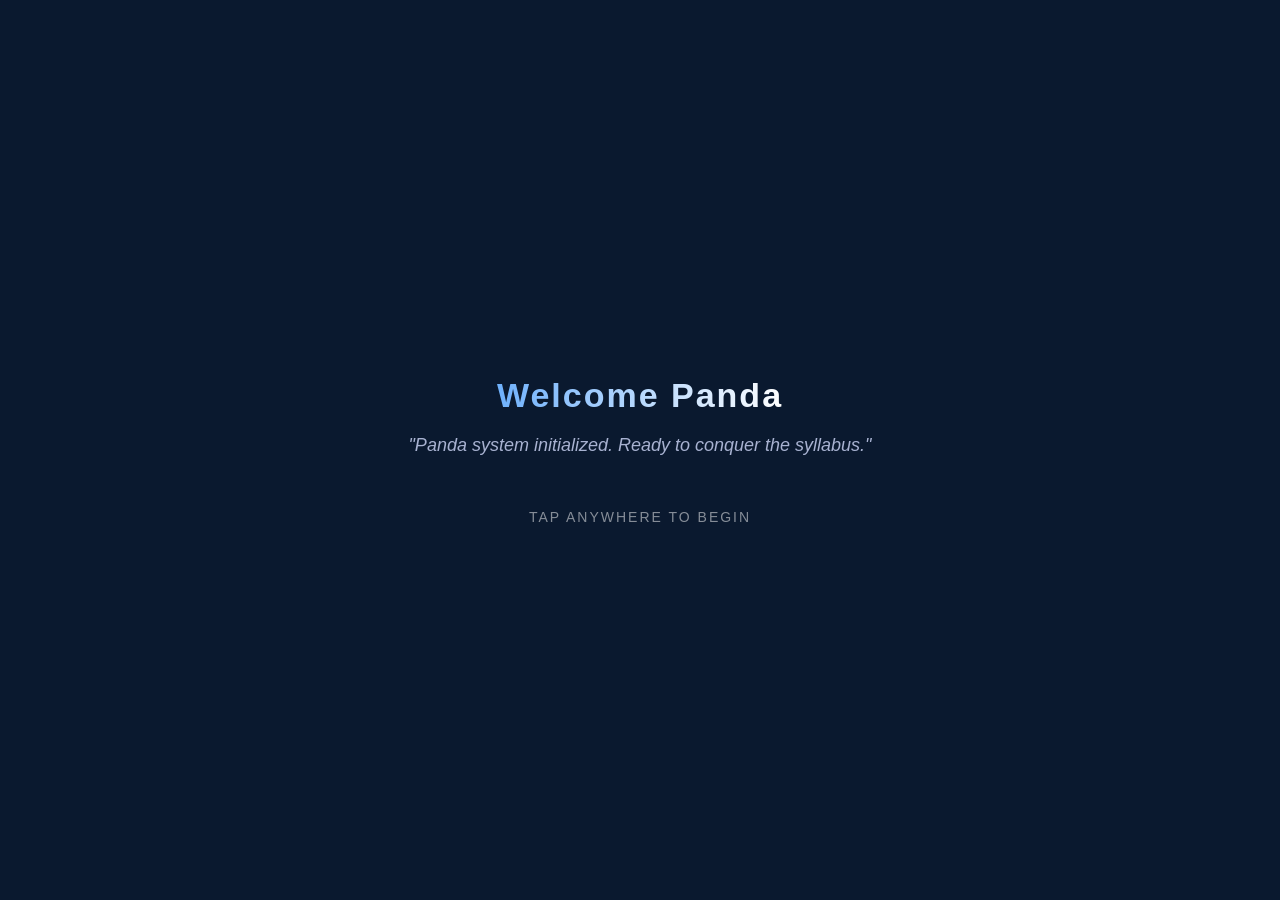
==== index.html @ 70185eea "Add files via upload" ====
<!DOCTYPE html>
<html lang="en">
<head>
    <meta charset="UTF-8">
    <meta name="viewport" content="width=device-width, initial-scale=1.0">
    <title>Our Vault</title>
    <link rel="stylesheet" href="style.css">
</head>
<body>

    <div id="welcome-screen" onclick="startApp()">
        <div class="welcome-title">Welcome Panda</div>
        <div id="quote-display" class="quote-text"></div>
        <div class="tap-to-start">Tap anywhere to begin</div>
    </div>

    <div id="lock-screen">
        <svg class="code-structure item-1-dna" viewBox="0 0 100 250"><path d="M 20 20 Q 80 75 20 125 T 20 230" /><path d="M 80 20 Q 20 75 80 125 T 80 230" /><line x1="26" y1="40" x2="74" y2="40" /><line x1="40" y1="60" x2="60" y2="60" /><line x1="50" y1="75" x2="50" y2="75" stroke-width="6"/><line x1="40" y1="90" x2="60" y2="90" /><line x1="26" y1="110" x2="74" y2="110" /><line x1="20" y1="125" x2="80" y2="125" /></svg>
        <svg class="code-structure item-2-steth" viewBox="0 0 100 120"><path d="M 20 20 C 20 60, 80 60, 80 20" /><circle cx="20" cy="20" r="5" fill="#ffffff" stroke="none" /><circle cx="80" cy="20" r="5" fill="#ffffff" stroke="none" /><path d="M 50 48 L 50 90" /><circle cx="50" cy="100" r="10" /></svg>
        <svg class="code-structure item-3-flask" viewBox="0 0 100 100"><path d="M 40 15 L 40 40 L 15 80 Q 10 90 25 90 L 75 90 Q 90 90 85 80 L 60 40 L 60 15 Z" /><line x1="32" y1="15" x2="68" y2="15" stroke-width="5" /><line x1="24" y1="65" x2="76" y2="65" stroke-dasharray="5 5" /></svg>
        <svg class="code-structure item-4-ecg" viewBox="0 0 100 50"><path d="M 0 25 L 20 25 L 30 10 L 45 45 L 60 5 L 70 25 L 100 25" stroke-linejoin="miter" /></svg>
        <svg class="code-structure item-5-benzene" viewBox="0 0 100 100"><polygon points="50,10 90,30 90,70 50,90 10,70 10,30" /><circle cx="50" cy="50" r="25" /></svg>
        <svg class="code-structure item-6-virus" viewBox="0 0 100 100"><circle cx="50" cy="50" r="30" stroke-dasharray="4 4" /><circle cx="50" cy="50" r="15" /><line x1="50" y1="10" x2="50" y2="20" /><line x1="50" y1="80" x2="50" y2="90" /><line x1="10" y1="50" x2="20" y2="50" /><line x1="80" y1="50" x2="90" y2="50" /></svg>
        <svg class="code-structure item-7-cross" viewBox="0 0 100 100"><path d="M 35 10 L 65 10 L 65 35 L 90 35 L 90 65 L 65 65 L 65 90 L 35 90 L 35 65 L 10 65 L 10 35 L 35 35 Z" /></svg>
        <svg class="code-structure item-8-pill" viewBox="0 0 100 100"><rect x="20" y="40" width="60" height="20" rx="10" /><line x1="50" y1="40" x2="50" y2="60" /></svg>
        <div class="math-structure item-9-brackets">&lt; / &gt;</div>
        <div class="math-structure item-10-curly">{ ... }</div>
        <div class="math-structure item-11-log">log<sub>2</sub>(xy)</div>
        <div class="math-structure item-12-integral">&int; e<sup>x</sup> dx</div>
        <div class="math-structure item-13-binary">01001</div>
        <svg class="code-structure item-14-network" viewBox="0 0 100 100"><circle cx="20" cy="20" r="5" /><circle cx="80" cy="30" r="5" /><circle cx="50" cy="80" r="5" /><line x1="20" y1="20" x2="80" y2="30" /><line x1="80" y1="30" x2="50" y2="80" /><line x1="50" y1="80" x2="20" y2="20" /></svg>
        <div class="math-structure item-15-infinity">&infin;</div>
        <svg class="code-structure item-16-chip" viewBox="0 0 100 100"><rect x="25" y="25" width="50" height="50" rx="5" /><rect x="35" y="35" width="30" height="30" /><line x1="15" y1="35" x2="25" y2="35" /><line x1="15" y1="65" x2="25" y2="65" /><line x1="75" y1="35" x2="85" y2="35" /><line x1="75" y1="65" x2="85" y2="65" /></svg>

        <div class="lock-box">
            <h2>🔒 Secret Vault</h2>
            <p>Enter our passcode</p>
            <input type="password" id="passcode" placeholder="****" />
            <button onclick="checkPassword()">Unlock</button>
            <p id="error-msg">Incorrect passcode. Try again.</p>
        </div>
    </div>

    <h1><span class="thick-text">Study</span> <span class="thin-text">Vault</span></h1>
    <p class="subtitle">Locked & Secured.</p>

    <div class="widget-container">
        <div class="glass-widget">
            <h2>🩺 NEET Target: MBBS</h2>
            <p>Access Biology diagrams, mock tests, and the daily 4:30 PM post-college study schedule.</p>
        </div>
        <div class="glass-widget">
            <h2>💻 VTU CSE Prep</h2>
            <p>Python lab programs, Engineering Math notes, and the 36 LPA placement roadmap.</p>
        </div>
    </div>

    <div id="ai-bot-container">
        <div class="ai-header">🤖 Panda AI Tutor</div>
        <div class="ai-chat-area" id="chat-box">
            <div class="message bot-msg">Hello! I am your AI study assistant. Let's tackle NEET and CSE together!</div>
        </div>
        <div class="ai-input-area">
            <input type="text" id="user-input" placeholder="Ask a question...">
            <button onclick="sendMessage()">➤</button>
        </div>
    </div>

    <div class="iphone-bar">
        <div class="tab"><span class="tab-icon">🧬</span><span>NEET</span></div>
        <div class="tab" onclick="toggleBot()"><span class="tab-icon">🤖</span><span>Panda AI</span></div>
        <div class="tab"><span class="tab-icon">💻</span><span>VTU CSE</span></div>
    </div>

    <script src="script.js"></script>
</body>
</html>
---- style.css ----
/* 1. THE BACKGROUND */
body {
    background: linear-gradient(135deg, #0052D4, #4364F7, #6FB1FC);
    min-height: 100vh;
    margin: 0;
    color: white;
    font-family: -apple-system, BlinkMacSystemFont, 'Segoe UI', Roboto, Helvetica, Arial, sans-serif;
    display: flex;
    flex-direction: column;
    align-items: center;
    padding-top: 50px;
    box-sizing: border-box;
    overflow-x: hidden; 
    width: 100vw;
}

/* --- WELCOME SPLASH SCREEN --- */
#welcome-screen {
    position: fixed; top: 0; left: 0; width: 100%; height: 100%;
    background: #0a192f; display: flex; flex-direction: column;
    justify-content: center; align-items: center; z-index: 3000;
    transition: opacity 1s ease-out; cursor: pointer;
    padding: 0 20px; 
    box-sizing: border-box;
}

.welcome-title { 
    font-size: 34px; font-weight: 900; letter-spacing: 2px; 
    margin-bottom: 15px; background: linear-gradient(to right, #6FB1FC, #ffffff); 
    -webkit-background-clip: text; -webkit-text-fill-color: transparent; 
    text-align: center; line-height: 1.2;
}

.quote-text { font-size: 18px; font-weight: 300; font-style: italic; color: #a8b2d1; max-width: 90%; text-align: center; line-height: 1.6; }
.tap-to-start { margin-top: 50px; font-size: 14px; color: rgba(255, 255, 255, 0.5); letter-spacing: 2px; text-transform: uppercase; text-align: center; animation: pulseFade 2s infinite; }

/* --- ANIMATIONS FOR THE BACKGROUND --- */
@keyframes pulseFade { 0% { opacity: 0.2; } 50% { opacity: 1; } 100% { opacity: 0.2; } }
@keyframes floatVertical { 0% { transform: translateY(0px); } 50% { transform: translateY(-20px); } 100% { transform: translateY(0px); } }
@keyframes floatHorizontal { 0% { transform: translateX(0px); } 50% { transform: translateX(20px); } 100% { transform: translateX(0px); } }
@keyframes spin3D { 0% { transform: rotateY(0deg) rotate(15deg); } 100% { transform: rotateY(360deg) rotate(15deg); } }
@keyframes rotateSlow { 0% { transform: rotate(0deg); } 100% { transform: rotate(360deg); } }
@keyframes pulseScale { 0% { transform: scale(1); } 50% { transform: scale(1.1); } 100% { transform: scale(1); } }

/* --- THE LOCK SCREEN OVERLAY --- */
#lock-screen {
    position: fixed; top: 0; left: 0; width: 100%; height: 100%;
    background: rgba(0, 82, 212, 0.4); backdrop-filter: blur(10px);
    -webkit-backdrop-filter: blur(10px); display: flex;
    justify-content: center; align-items: center; z-index: 1000; overflow: hidden;
}

.code-structure {
    position: absolute; opacity: 0.15; pointer-events: none;
    stroke: #ffffff; fill: none; stroke-width: 3;
    stroke-linecap: round; stroke-linejoin: round; z-index: 1;
}

.math-structure {
    position: absolute; color: rgba(255, 255, 255, 0.15);
    font-family: 'Courier New', Courier, monospace;
    font-weight: bold; pointer-events: none; z-index: 1;
}

.item-1-dna { left: 5%; top: 10%; width: 50px; animation: spin3D 4s linear infinite; }
.item-2-steth { right: 10%; top: 8%; width: 70px; animation: floatVertical 6s ease-in-out infinite; }
.item-3-flask { left: 15%; bottom: 15%; width: 60px; animation: floatHorizontal 5s ease-in-out infinite; }
.item-4-ecg { right: 15%; top: 35%; width: 100px; animation: pulseFade 3s infinite; }
.item-5-benzene { left: 8%; top: 45%; width: 60px; animation: rotateSlow 15s linear infinite; }
.item-6-virus { right: 5%; bottom: 40%; width: 50px; animation: pulseScale 4s infinite; }
.item-7-cross { left: 25%; top: 25%; width: 40px; animation: floatVertical 7s ease-in-out infinite; }
.item-8-pill { right: 25%; bottom: 10%; width: 40px; animation: rotateSlow 10s linear infinite; }

.item-9-brackets { left: 35%; top: 5%; font-size: 28px; animation: floatHorizontal 6s infinite; }
.item-10-curly { right: 35%; bottom: 8%; font-size: 32px; animation: floatVertical 5s infinite; }
.item-11-log { right: 8%; bottom: 20%; font-size: 20px; animation: floatHorizontal 7s infinite; }
.item-12-integral { left: 12%; bottom: 35%; font-size: 24px; animation: floatVertical 8s infinite; }
.item-13-binary { left: 45%; top: 15%; font-size: 16px; letter-spacing: 5px; animation: pulseFade 2s infinite; }
.item-14-network { right: 30%; top: 20%; width: 60px; animation: pulseScale 5s infinite; }
.item-15-infinity { left: 30%; bottom: 25%; font-size: 36px; animation: rotateSlow 20s linear infinite; }
.item-16-chip { right: 20%; top: 55%; width: 50px; animation: floatVertical 6s infinite; }

.lock-box {
    background: rgba(255, 255, 255, 0.15); border: 1px solid rgba(255, 255, 255, 0.3);
    border-radius: 20px; padding: 40px; text-align: center;
    box-shadow: 0 8px 32px 0 rgba(0, 0, 0, 0.5); width: 80%; max-width: 300px;
    position: relative; z-index: 10; backdrop-filter: blur(15px); box-sizing: border-box;
}

.lock-box h2 { margin-top: 0; margin-bottom: 10px; }
input[type="password"] { width: 100%; padding: 15px; margin: 20px 0; border-radius: 10px; border: none; outline: none; text-align: center; font-size: 20px; letter-spacing: 5px; background: rgba(255, 255, 255, 0.9); box-sizing: border-box; }
button { background: #0052D4; color: white; border: none; padding: 15px 30px; border-radius: 10px; font-size: 16px; font-weight: bold; cursor: pointer; width: 100%; box-shadow: 0 4px 15px rgba(0,0,0,0.2); }
button:hover { background: #4364F7; }
#error-msg { color: #ffcccc; margin-top: 15px; font-size: 14px; display: none; }

/* MAIN VAULT STYLES */
h1 { font-size: 32px; letter-spacing: 1px; margin-bottom: 5px; text-align: center; }
.thick-text { font-weight: 900; }
.thin-text { font-weight: 300; }
.subtitle { color: #e0eaf5; font-size: 16px; margin-bottom: 30px; text-align: center; }
.widget-container { display: flex; flex-direction: column; gap: 20px; width: 90%; max-width: 400px; margin-bottom: 100px; }
.glass-widget { background: rgba(255, 255, 255, 0.15); backdrop-filter: blur(12px); border: 1px solid rgba(255, 255, 255, 0.3); border-radius: 20px; padding: 25px; box-shadow: 0 8px 32px 0 rgba(0, 0, 0, 0.2); }
.glass-widget h2 { margin: 0 0 10px 0; font-size: 22px; }
.glass-widget p { margin: 0; font-size: 14px; color: #d1e3f8; line-height: 1.5; }
.iphone-bar { position: fixed; bottom: 0; left: 0; width: 100%; height: 80px; background: rgba(255, 255, 255, 0.1); backdrop-filter: blur(15px); border-top: 1px solid rgba(255, 255, 255, 0.2); display: flex; justify-content: space-around; align-items: center; padding-bottom: 15px; z-index: 500; }
.tab { display: flex; flex-direction: column; align-items: center; color: #d1e3f8; font-size: 12px; font-weight: 500; cursor: pointer; }
.tab-icon { font-size: 24px; margin-bottom: 4px; }

/* --- 🤖 THE PANDA AI BOT UI --- */
#ai-bot-container {
    position: fixed; bottom: 100px; left: 50%; transform: translateX(-50%);
    width: 90%; max-width: 380px; height: 400px;
    background: rgba(10, 25, 47, 0.95); border: 1px solid #6FB1FC;
    border-radius: 20px; display: none; flex-direction: column;
    z-index: 2000; box-shadow: 0 10px 40px rgba(0, 0, 0, 0.5); overflow: hidden;
}

.ai-header { background: #6FB1FC; color: #0a192f; padding: 15px; font-weight: bold; text-align: center; font-size: 18px; }
.ai-chat-area { flex-grow: 1; padding: 15px; overflow-y: auto; display: flex; flex-direction: column; gap: 10px; }

.message { max-width: 80%; padding: 10px 15px; border-radius: 15px; font-size: 14px; line-height: 1.4; }
.bot-msg { background: rgba(255, 255, 255, 0.1); color: white; align-self: flex-start; border-bottom-left-radius: 2px; }
.user-msg { background: #6FB1FC; color: #0a192f; align-self: flex-end; border-bottom-right-radius: 2px; font-weight: bold; }

.ai-input-area { display: flex; padding: 10px; background: rgba(0, 0, 0, 0.2); border-top: 1px solid rgba(255, 255, 255, 0.1); }
.ai-input-area input { flex-grow: 1; padding: 10px; border-radius: 20px; border: none; outline: none; background: rgba(255, 255, 255, 0.9); }
.ai-input-area button { background: #6FB1FC; border: none; width: 40px; border-radius: 50%; margin-left: 10px; cursor: pointer; font-weight: bold; color: #0a192f; }
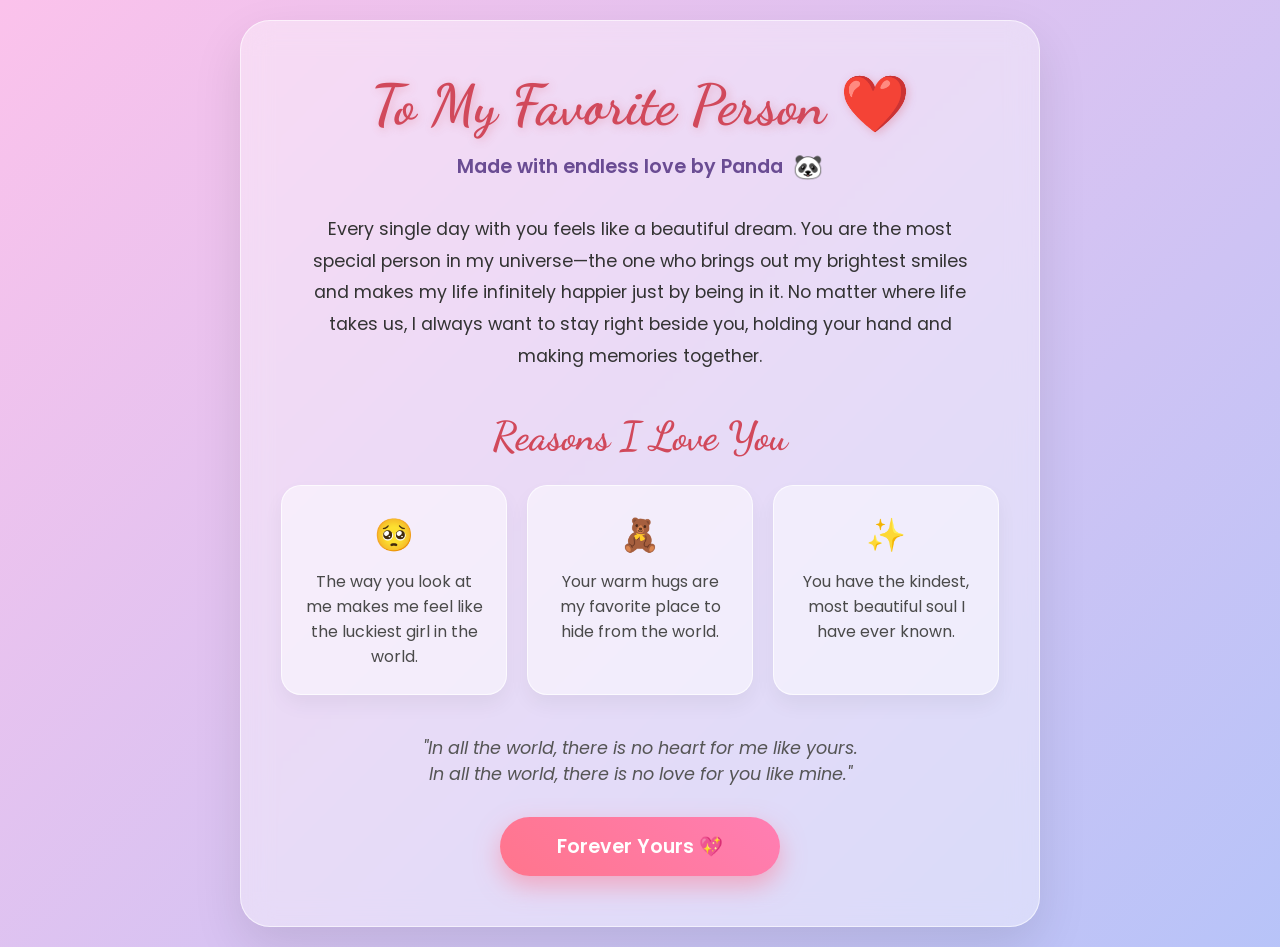
==== commit 24370cec: "update" ====
--- a/index.html
+++ b/index.html
@@ -3,73 +3,60 @@
 <head>
     <meta charset="UTF-8">
     <meta name="viewport" content="width=device-width, initial-scale=1.0">
-    <title>Our Vault</title>
+    <title>To My Favorite Person ❤️</title>
+    
+    <link href="https://fonts.googleapis.com/css2?family=Dancing+Script:wght@700&family=Poppins:wght@300;400;600&display=swap" rel="stylesheet">
+    
     <link rel="stylesheet" href="style.css">
 </head>
 <body>
 
-    <div id="welcome-screen" onclick="startApp()">
-        <div class="welcome-title">Welcome Panda</div>
-        <div id="quote-display" class="quote-text"></div>
-        <div class="tap-to-start">Tap anywhere to begin</div>
+    <div class="bg-animation">
+        <div class="floating-heart h1">🤍</div>
+        <div class="floating-heart h2">✨</div>
+        <div class="floating-heart h3">💖</div>
+        <div class="floating-heart h4">🌸</div>
+        <div class="floating-heart h5">✨</div>
     </div>
 
-    <div id="lock-screen">
-        <svg class="code-structure item-1-dna" viewBox="0 0 100 250"><path d="M 20 20 Q 80 75 20 125 T 20 230" /><path d="M 80 20 Q 20 75 80 125 T 80 230" /><line x1="26" y1="40" x2="74" y2="40" /><line x1="40" y1="60" x2="60" y2="60" /><line x1="50" y1="75" x2="50" y2="75" stroke-width="6"/><line x1="40" y1="90" x2="60" y2="90" /><line x1="26" y1="110" x2="74" y2="110" /><line x1="20" y1="125" x2="80" y2="125" /></svg>
-        <svg class="code-structure item-2-steth" viewBox="0 0 100 120"><path d="M 20 20 C 20 60, 80 60, 80 20" /><circle cx="20" cy="20" r="5" fill="#ffffff" stroke="none" /><circle cx="80" cy="20" r="5" fill="#ffffff" stroke="none" /><path d="M 50 48 L 50 90" /><circle cx="50" cy="100" r="10" /></svg>
-        <svg class="code-structure item-3-flask" viewBox="0 0 100 100"><path d="M 40 15 L 40 40 L 15 80 Q 10 90 25 90 L 75 90 Q 90 90 85 80 L 60 40 L 60 15 Z" /><line x1="32" y1="15" x2="68" y2="15" stroke-width="5" /><line x1="24" y1="65" x2="76" y2="65" stroke-dasharray="5 5" /></svg>
-        <svg class="code-structure item-4-ecg" viewBox="0 0 100 50"><path d="M 0 25 L 20 25 L 30 10 L 45 45 L 60 5 L 70 25 L 100 25" stroke-linejoin="miter" /></svg>
-        <svg class="code-structure item-5-benzene" viewBox="0 0 100 100"><polygon points="50,10 90,30 90,70 50,90 10,70 10,30" /><circle cx="50" cy="50" r="25" /></svg>
-        <svg class="code-structure item-6-virus" viewBox="0 0 100 100"><circle cx="50" cy="50" r="30" stroke-dasharray="4 4" /><circle cx="50" cy="50" r="15" /><line x1="50" y1="10" x2="50" y2="20" /><line x1="50" y1="80" x2="50" y2="90" /><line x1="10" y1="50" x2="20" y2="50" /><line x1="80" y1="50" x2="90" y2="50" /></svg>
-        <svg class="code-structure item-7-cross" viewBox="0 0 100 100"><path d="M 35 10 L 65 10 L 65 35 L 90 35 L 90 65 L 65 65 L 65 90 L 35 90 L 35 65 L 10 65 L 10 35 L 35 35 Z" /></svg>
-        <svg class="code-structure item-8-pill" viewBox="0 0 100 100"><rect x="20" y="40" width="60" height="20" rx="10" /><line x1="50" y1="40" x2="50" y2="60" /></svg>
-        <div class="math-structure item-9-brackets">&lt; / &gt;</div>
-        <div class="math-structure item-10-curly">{ ... }</div>
-        <div class="math-structure item-11-log">log<sub>2</sub>(xy)</div>
-        <div class="math-structure item-12-integral">&int; e<sup>x</sup> dx</div>
-        <div class="math-structure item-13-binary">01001</div>
-        <svg class="code-structure item-14-network" viewBox="0 0 100 100"><circle cx="20" cy="20" r="5" /><circle cx="80" cy="30" r="5" /><circle cx="50" cy="80" r="5" /><line x1="20" y1="20" x2="80" y2="30" /><line x1="80" y1="30" x2="50" y2="80" /><line x1="50" y1="80" x2="20" y2="20" /></svg>
-        <div class="math-structure item-15-infinity">&infin;</div>
-        <svg class="code-structure item-16-chip" viewBox="0 0 100 100"><rect x="25" y="25" width="50" height="50" rx="5" /><rect x="35" y="35" width="30" height="30" /><line x1="15" y1="35" x2="25" y2="35" /><line x1="15" y1="65" x2="25" y2="65" /><line x1="75" y1="35" x2="85" y2="35" /><line x1="75" y1="65" x2="85" y2="65" /></svg>
+    <div class="glass-card">
+        
+        <h1 class="romantic-heading">To My Favorite Person <span class="heartbeat">❤️</span></h1>
+        <div class="subtitle">
+            Made with endless love by Panda <span class="animated-panda">🐼</span>
+        </div>
 
-        <div class="lock-box">
-            <h2>🔒 Secret Vault</h2>
-            <p>Enter our passcode</p>
-            <input type="password" id="passcode" placeholder="****" />
-            <button onclick="checkPassword()">Unlock</button>
-            <p id="error-msg">Incorrect passcode. Try again.</p>
+        <p class="love-message">
+            Every single day with you feels like a beautiful dream. You are the most special person in my universe—the one who brings out my brightest smiles and makes my life infinitely happier just by being in it. No matter where life takes us, I always want to stay right beside you, holding your hand and making memories together. 
+        </p>
+
+        <h2 class="section-title">Reasons I Love You</h2>
+        <div class="reasons-grid">
+            <div class="reason-card">
+                <div class="reason-icon">🥺</div>
+                <p>The way you look at me makes me feel like the luckiest girl in the world.</p>
+            </div>
+            <div class="reason-card">
+                <div class="reason-icon">🧸</div>
+                <p>Your warm hugs are my favorite place to hide from the world.</p>
+            </div>
+            <div class="reason-card">
+                <div class="reason-icon">✨</div>
+                <p>You have the kindest, most beautiful soul I have ever known.</p>
+            </div>
         </div>
-    </div>
 
-    <h1><span class="thick-text">Study</span> <span class="thin-text">Vault</span></h1>
-    <p class="subtitle">Locked & Secured.</p>
+        <p class="quote">
+            "In all the world, there is no heart for me like yours. <br>In all the world, there is no love for you like mine."
+        </p>
 
-    <div class="widget-container">
-        <div class="glass-widget">
-            <h2>🩺 NEET Target: MBBS</h2>
-            <p>Access Biology diagrams, mock tests, and the daily 4:30 PM post-college study schedule.</p>
+        <div class="btn-container">
+            <button class="glowing-btn">
+                <span class="btn-text">Forever Yours 💖</span>
+                <span class="hidden-text">You are my safest place ❤️</span>
+            </button>
         </div>
-        <div class="glass-widget">
-            <h2>💻 VTU CSE Prep</h2>
-            <p>Python lab programs, Engineering Math notes, and the 36 LPA placement roadmap.</p>
-        </div>
-    </div>
 
-    <div id="ai-bot-container">
-        <div class="ai-header">🤖 Panda AI Tutor</div>
-        <div class="ai-chat-area" id="chat-box">
-            <div class="message bot-msg">Hello! I am your AI study assistant. Let's tackle NEET and CSE together!</div>
-        </div>
-        <div class="ai-input-area">
-            <input type="text" id="user-input" placeholder="Ask a question...">
-            <button onclick="sendMessage()">➤</button>
-        </div>
-    </div>
-
-    <div class="iphone-bar">
-        <div class="tab"><span class="tab-icon">🧬</span><span>NEET</span></div>
-        <div class="tab" onclick="toggleBot()"><span class="tab-icon">🤖</span><span>Panda AI</span></div>
-        <div class="tab"><span class="tab-icon">💻</span><span>VTU CSE</span></div>
     </div>
 
     <script src="script.js"></script>
--- a/style.css
+++ b/style.css
@@ -1,127 +1,274 @@
-/* 1. THE BACKGROUND */
+/* BASE STYLES & ANIMATED BACKGROUND */
+* {
+    margin: 0;
+    padding: 0;
+    box-sizing: border-box;
+}
+
 body {
-    background: linear-gradient(135deg, #0052D4, #4364F7, #6FB1FC);
+    font-family: 'Poppins', sans-serif;
     min-height: 100vh;
-    margin: 0;
+    display: flex;
+    justify-content: center;
+    align-items: center;
+    overflow-x: hidden;
+    background: linear-gradient(-45deg, #ff9a9e, #fecfef, #a1c4fd, #fbc2eb);
+    background-size: 400% 400%;
+    animation: gradientBG 15s ease infinite;
+    padding: 20px;
+    color: #4a4a4a;
+}
+
+@keyframes gradientBG {
+    0% { background-position: 0% 50%; }
+    50% { background-position: 100% 50%; }
+    100% { background-position: 0% 50%; }
+}
+
+/* FLOATING HEARTS & SPARKLES ANIMATION */
+.bg-animation {
+    position: fixed;
+    top: 0;
+    left: 0;
+    width: 100%;
+    height: 100%;
+    pointer-events: none;
+    z-index: 0;
+    overflow: hidden;
+}
+
+.floating-heart {
+    position: absolute;
+    bottom: -100px;
+    font-size: 24px;
+    opacity: 0.5;
+    animation: floatUp 10s linear infinite;
+}
+
+@keyframes floatUp {
+    0% { transform: translateY(0) rotate(0deg) scale(1); opacity: 0; }
+    10% { opacity: 0.6; }
+    50% { transform: translateY(-50vh) rotate(180deg) scale(1.2); }
+    90% { opacity: 0.6; }
+    100% { transform: translateY(-100vh) rotate(360deg) scale(1); opacity: 0; }
+}
+
+.h1 { left: 10%; animation-duration: 12s; animation-delay: 0s; }
+.h2 { left: 30%; animation-duration: 9s; animation-delay: 2s; font-size: 30px;}
+.h3 { left: 50%; animation-duration: 15s; animation-delay: 4s; }
+.h4 { left: 70%; animation-duration: 11s; animation-delay: 1s; font-size: 20px;}
+.h5 { left: 90%; animation-duration: 14s; animation-delay: 3s; }
+
+/* GLASSMORPHISM MAIN CARD */
+.glass-card {
+    background: rgba(255, 255, 255, 0.4);
+    backdrop-filter: blur(15px);
+    -webkit-backdrop-filter: blur(15px);
+    border: 1px solid rgba(255, 255, 255, 0.6);
+    border-radius: 30px;
+    padding: 50px 40px;
+    max-width: 800px;
+    width: 100%;
+    text-align: center;
+    box-shadow: 0 20px 50px rgba(0, 0, 0, 0.1);
+    position: relative;
+    z-index: 10;
+    animation: fadeIn 1.5s ease-out;
+}
+
+@keyframes fadeIn {
+    from { opacity: 0; transform: translateY(20px); }
+    to { opacity: 1; transform: translateY(0); }
+}
+
+/* TYPOGRAPHY & HEADER */
+.romantic-heading {
+    font-family: 'Dancing Script', cursive;
+    font-size: 3.5rem;
+    color: #d1495b;
+    margin-bottom: 10px;
+    text-shadow: 2px 2px 10px rgba(209, 73, 91, 0.3);
+}
+
+.subtitle {
+    font-size: 1.2rem;
+    font-weight: 600;
+    color: #6a4c93;
+    margin-bottom: 30px;
+    display: flex;
+    justify-content: center;
+    align-items: center;
+    gap: 10px;
+}
+
+.animated-panda {
+    display: inline-block;
+    font-size: 1.5rem;
+    animation: pandaBounce 2s infinite ease-in-out;
+}
+
+@keyframes pandaBounce {
+    0%, 100% { transform: translateY(0); }
+    50% { transform: translateY(-8px); }
+}
+
+.heartbeat {
+    display: inline-block;
+    animation: heartbeat 1.5s infinite;
+}
+
+@keyframes heartbeat {
+    0% { transform: scale(1); }
+    14% { transform: scale(1.3); }
+    28% { transform: scale(1); }
+    42% { transform: scale(1.3); }
+    70% { transform: scale(1); }
+}
+
+/* HEARTFELT MESSAGE */
+.love-message {
+    font-size: 1.1rem;
+    line-height: 1.8;
+    color: #333;
+    margin-bottom: 40px;
+    padding: 0 20px;
+}
+
+/* REASONS I LOVE YOU SECTION */
+.section-title {
+    font-family: 'Dancing Script', cursive;
+    font-size: 2.5rem;
+    color: #d1495b;
+    margin-bottom: 25px;
+}
+
+.reasons-grid {
+    display: grid;
+    grid-template-columns: repeat(auto-fit, minmax(220px, 1fr));
+    gap: 20px;
+    margin-bottom: 40px;
+}
+
+.reason-card {
+    background: rgba(255, 255, 255, 0.5);
+    border: 1px solid rgba(255, 255, 255, 0.7);
+    border-radius: 20px;
+    padding: 25px 20px;
+    font-size: 1rem;
+    transition: all 0.4s ease;
+    box-shadow: 0 10px 20px rgba(0, 0, 0, 0.05);
+    cursor: default;
+}
+
+.reason-card:hover {
+    transform: translateY(-10px);
+    background: rgba(255, 255, 255, 0.8);
+    box-shadow: 0 15px 30px rgba(255, 105, 135, 0.3);
+    border-color: #ff9a9e;
+}
+
+.reason-icon {
+    font-size: 2rem;
+    margin-bottom: 10px;
+}
+
+/* FOOTER QUOTE & GLOWING BUTTON */
+.quote {
+    font-style: italic;
+    font-size: 1.1rem;
+    color: #555;
+    margin-bottom: 30px;
+}
+
+.btn-container {
+    display: inline-block;
+    position: relative;
+}
+
+.glowing-btn {
+    background: linear-gradient(45deg, #ff758c 0%, #ff7eb3 100%);
     color: white;
-    font-family: -apple-system, BlinkMacSystemFont, 'Segoe UI', Roboto, Helvetica, Arial, sans-serif;
-    display: flex;
-    flex-direction: column;
-    align-items: center;
-    padding-top: 50px;
-    box-sizing: border-box;
-    overflow-x: hidden; 
-    width: 100vw;
-}
-
-/* --- WELCOME SPLASH SCREEN --- */
-#welcome-screen {
-    position: fixed; top: 0; left: 0; width: 100%; height: 100%;
-    background: #0a192f; display: flex; flex-direction: column;
-    justify-content: center; align-items: center; z-index: 3000;
-    transition: opacity 1s ease-out; cursor: pointer;
-    padding: 0 20px; 
-    box-sizing: border-box;
-}
-
-.welcome-title { 
-    font-size: 34px; font-weight: 900; letter-spacing: 2px; 
-    margin-bottom: 15px; background: linear-gradient(to right, #6FB1FC, #ffffff); 
-    -webkit-background-clip: text; -webkit-text-fill-color: transparent; 
-    text-align: center; line-height: 1.2;
-}
-
-.quote-text { font-size: 18px; font-weight: 300; font-style: italic; color: #a8b2d1; max-width: 90%; text-align: center; line-height: 1.6; }
-.tap-to-start { margin-top: 50px; font-size: 14px; color: rgba(255, 255, 255, 0.5); letter-spacing: 2px; text-transform: uppercase; text-align: center; animation: pulseFade 2s infinite; }
-
-/* --- ANIMATIONS FOR THE BACKGROUND --- */
-@keyframes pulseFade { 0% { opacity: 0.2; } 50% { opacity: 1; } 100% { opacity: 0.2; } }
-@keyframes floatVertical { 0% { transform: translateY(0px); } 50% { transform: translateY(-20px); } 100% { transform: translateY(0px); } }
-@keyframes floatHorizontal { 0% { transform: translateX(0px); } 50% { transform: translateX(20px); } 100% { transform: translateX(0px); } }
-@keyframes spin3D { 0% { transform: rotateY(0deg) rotate(15deg); } 100% { transform: rotateY(360deg) rotate(15deg); } }
-@keyframes rotateSlow { 0% { transform: rotate(0deg); } 100% { transform: rotate(360deg); } }
-@keyframes pulseScale { 0% { transform: scale(1); } 50% { transform: scale(1.1); } 100% { transform: scale(1); } }
-
-/* --- THE LOCK SCREEN OVERLAY --- */
-#lock-screen {
-    position: fixed; top: 0; left: 0; width: 100%; height: 100%;
-    background: rgba(0, 82, 212, 0.4); backdrop-filter: blur(10px);
-    -webkit-backdrop-filter: blur(10px); display: flex;
-    justify-content: center; align-items: center; z-index: 1000; overflow: hidden;
-}
-
-.code-structure {
-    position: absolute; opacity: 0.15; pointer-events: none;
-    stroke: #ffffff; fill: none; stroke-width: 3;
-    stroke-linecap: round; stroke-linejoin: round; z-index: 1;
-}
-
-.math-structure {
-    position: absolute; color: rgba(255, 255, 255, 0.15);
-    font-family: 'Courier New', Courier, monospace;
-    font-weight: bold; pointer-events: none; z-index: 1;
-}
-
-.item-1-dna { left: 5%; top: 10%; width: 50px; animation: spin3D 4s linear infinite; }
-.item-2-steth { right: 10%; top: 8%; width: 70px; animation: floatVertical 6s ease-in-out infinite; }
-.item-3-flask { left: 15%; bottom: 15%; width: 60px; animation: floatHorizontal 5s ease-in-out infinite; }
-.item-4-ecg { right: 15%; top: 35%; width: 100px; animation: pulseFade 3s infinite; }
-.item-5-benzene { left: 8%; top: 45%; width: 60px; animation: rotateSlow 15s linear infinite; }
-.item-6-virus { right: 5%; bottom: 40%; width: 50px; animation: pulseScale 4s infinite; }
-.item-7-cross { left: 25%; top: 25%; width: 40px; animation: floatVertical 7s ease-in-out infinite; }
-.item-8-pill { right: 25%; bottom: 10%; width: 40px; animation: rotateSlow 10s linear infinite; }
-
-.item-9-brackets { left: 35%; top: 5%; font-size: 28px; animation: floatHorizontal 6s infinite; }
-.item-10-curly { right: 35%; bottom: 8%; font-size: 32px; animation: floatVertical 5s infinite; }
-.item-11-log { right: 8%; bottom: 20%; font-size: 20px; animation: floatHorizontal 7s infinite; }
-.item-12-integral { left: 12%; bottom: 35%; font-size: 24px; animation: floatVertical 8s infinite; }
-.item-13-binary { left: 45%; top: 15%; font-size: 16px; letter-spacing: 5px; animation: pulseFade 2s infinite; }
-.item-14-network { right: 30%; top: 20%; width: 60px; animation: pulseScale 5s infinite; }
-.item-15-infinity { left: 30%; bottom: 25%; font-size: 36px; animation: rotateSlow 20s linear infinite; }
-.item-16-chip { right: 20%; top: 55%; width: 50px; animation: floatVertical 6s infinite; }
-
-.lock-box {
-    background: rgba(255, 255, 255, 0.15); border: 1px solid rgba(255, 255, 255, 0.3);
-    border-radius: 20px; padding: 40px; text-align: center;
-    box-shadow: 0 8px 32px 0 rgba(0, 0, 0, 0.5); width: 80%; max-width: 300px;
-    position: relative; z-index: 10; backdrop-filter: blur(15px); box-sizing: border-box;
-}
-
-.lock-box h2 { margin-top: 0; margin-bottom: 10px; }
-input[type="password"] { width: 100%; padding: 15px; margin: 20px 0; border-radius: 10px; border: none; outline: none; text-align: center; font-size: 20px; letter-spacing: 5px; background: rgba(255, 255, 255, 0.9); box-sizing: border-box; }
-button { background: #0052D4; color: white; border: none; padding: 15px 30px; border-radius: 10px; font-size: 16px; font-weight: bold; cursor: pointer; width: 100%; box-shadow: 0 4px 15px rgba(0,0,0,0.2); }
-button:hover { background: #4364F7; }
-#error-msg { color: #ffcccc; margin-top: 15px; font-size: 14px; display: none; }
-
-/* MAIN VAULT STYLES */
-h1 { font-size: 32px; letter-spacing: 1px; margin-bottom: 5px; text-align: center; }
-.thick-text { font-weight: 900; }
-.thin-text { font-weight: 300; }
-.subtitle { color: #e0eaf5; font-size: 16px; margin-bottom: 30px; text-align: center; }
-.widget-container { display: flex; flex-direction: column; gap: 20px; width: 90%; max-width: 400px; margin-bottom: 100px; }
-.glass-widget { background: rgba(255, 255, 255, 0.15); backdrop-filter: blur(12px); border: 1px solid rgba(255, 255, 255, 0.3); border-radius: 20px; padding: 25px; box-shadow: 0 8px 32px 0 rgba(0, 0, 0, 0.2); }
-.glass-widget h2 { margin: 0 0 10px 0; font-size: 22px; }
-.glass-widget p { margin: 0; font-size: 14px; color: #d1e3f8; line-height: 1.5; }
-.iphone-bar { position: fixed; bottom: 0; left: 0; width: 100%; height: 80px; background: rgba(255, 255, 255, 0.1); backdrop-filter: blur(15px); border-top: 1px solid rgba(255, 255, 255, 0.2); display: flex; justify-content: space-around; align-items: center; padding-bottom: 15px; z-index: 500; }
-.tab { display: flex; flex-direction: column; align-items: center; color: #d1e3f8; font-size: 12px; font-weight: 500; cursor: pointer; }
-.tab-icon { font-size: 24px; margin-bottom: 4px; }
-
-/* --- 🤖 THE PANDA AI BOT UI --- */
-#ai-bot-container {
-    position: fixed; bottom: 100px; left: 50%; transform: translateX(-50%);
-    width: 90%; max-width: 380px; height: 400px;
-    background: rgba(10, 25, 47, 0.95); border: 1px solid #6FB1FC;
-    border-radius: 20px; display: none; flex-direction: column;
-    z-index: 2000; box-shadow: 0 10px 40px rgba(0, 0, 0, 0.5); overflow: hidden;
-}
-
-.ai-header { background: #6FB1FC; color: #0a192f; padding: 15px; font-weight: bold; text-align: center; font-size: 18px; }
-.ai-chat-area { flex-grow: 1; padding: 15px; overflow-y: auto; display: flex; flex-direction: column; gap: 10px; }
-
-.message { max-width: 80%; padding: 10px 15px; border-radius: 15px; font-size: 14px; line-height: 1.4; }
-.bot-msg { background: rgba(255, 255, 255, 0.1); color: white; align-self: flex-start; border-bottom-left-radius: 2px; }
-.user-msg { background: #6FB1FC; color: #0a192f; align-self: flex-end; border-bottom-right-radius: 2px; font-weight: bold; }
-
-.ai-input-area { display: flex; padding: 10px; background: rgba(0, 0, 0, 0.2); border-top: 1px solid rgba(255, 255, 255, 0.1); }
-.ai-input-area input { flex-grow: 1; padding: 10px; border-radius: 20px; border: none; outline: none; background: rgba(255, 255, 255, 0.9); }
-.ai-input-area button { background: #6FB1FC; border: none; width: 40px; border-radius: 50%; margin-left: 10px; cursor: pointer; font-weight: bold; color: #0a192f; }+    border: none;
+    padding: 15px 40px;
+    font-size: 1.2rem;
+    font-weight: 600;
+    border-radius: 50px;
+    cursor: pointer;
+    position: relative;
+    overflow: hidden;
+    transition: all 0.4s ease;
+    box-shadow: 0 10px 25px rgba(255, 117, 140, 0.5);
+    font-family: 'Poppins', sans-serif;
+    min-width: 280px;
+}
+
+.glowing-btn::before {
+    content: '';
+    position: absolute;
+    top: -2px; left: -2px; right: -2px; bottom: -2px;
+    z-index: -1;
+    background: linear-gradient(45deg, #ff758c, #ff7eb3, #a1c4fd, #ff9a9e);
+    background-size: 400%;
+    border-radius: 50px;
+    animation: glowing 20s linear infinite;
+    opacity: 0;
+    transition: opacity 0.3s ease-in-out;
+}
+
+.glowing-btn:hover {
+    transform: scale(1.05);
+    box-shadow: 0 15px 35px rgba(255, 117, 140, 0.7);
+}
+
+.glowing-btn:hover::before {
+    opacity: 1;
+}
+
+.btn-text, .hidden-text {
+    transition: all 0.4s ease;
+    display: inline-block;
+    width: 100%;
+}
+
+.hidden-text {
+    position: absolute;
+    top: 50%;
+    left: 50%;
+    transform: translate(-50%, -50%) scale(0.5);
+    opacity: 0;
+    white-space: nowrap;
+}
+
+.glowing-btn:hover .btn-text {
+    opacity: 0;
+    transform: scale(0.5);
+}
+
+.glowing-btn:hover .hidden-text {
+    opacity: 1;
+    transform: translate(-50%, -50%) scale(1);
+}
+
+/* JAVASCRIPT CLICK EFFECT ANIMATION */
+@keyframes popHeart {
+    0% { transform: scale(0.5) translateY(0); opacity: 1; }
+    100% { transform: scale(1.5) translateY(-50px); opacity: 0; }
+}
+
+.click-heart-anim {
+    position: absolute;
+    pointer-events: none;
+    font-size: 24px;
+    animation: popHeart 1s ease-out forwards;
+    z-index: 9999;
+}
+
+/* RESPONSIVE DESIGN */
+@media (max-width: 768px) {
+    .glass-card { padding: 40px 20px; }
+    .romantic-heading { font-size: 2.8rem; }
+    .subtitle { font-size: 1rem; }
+    .love-message { font-size: 1rem; padding: 0 10px; }
+    .section-title { font-size: 2rem; }
+    .reasons-grid { grid-template-columns: 1fr; }
+}
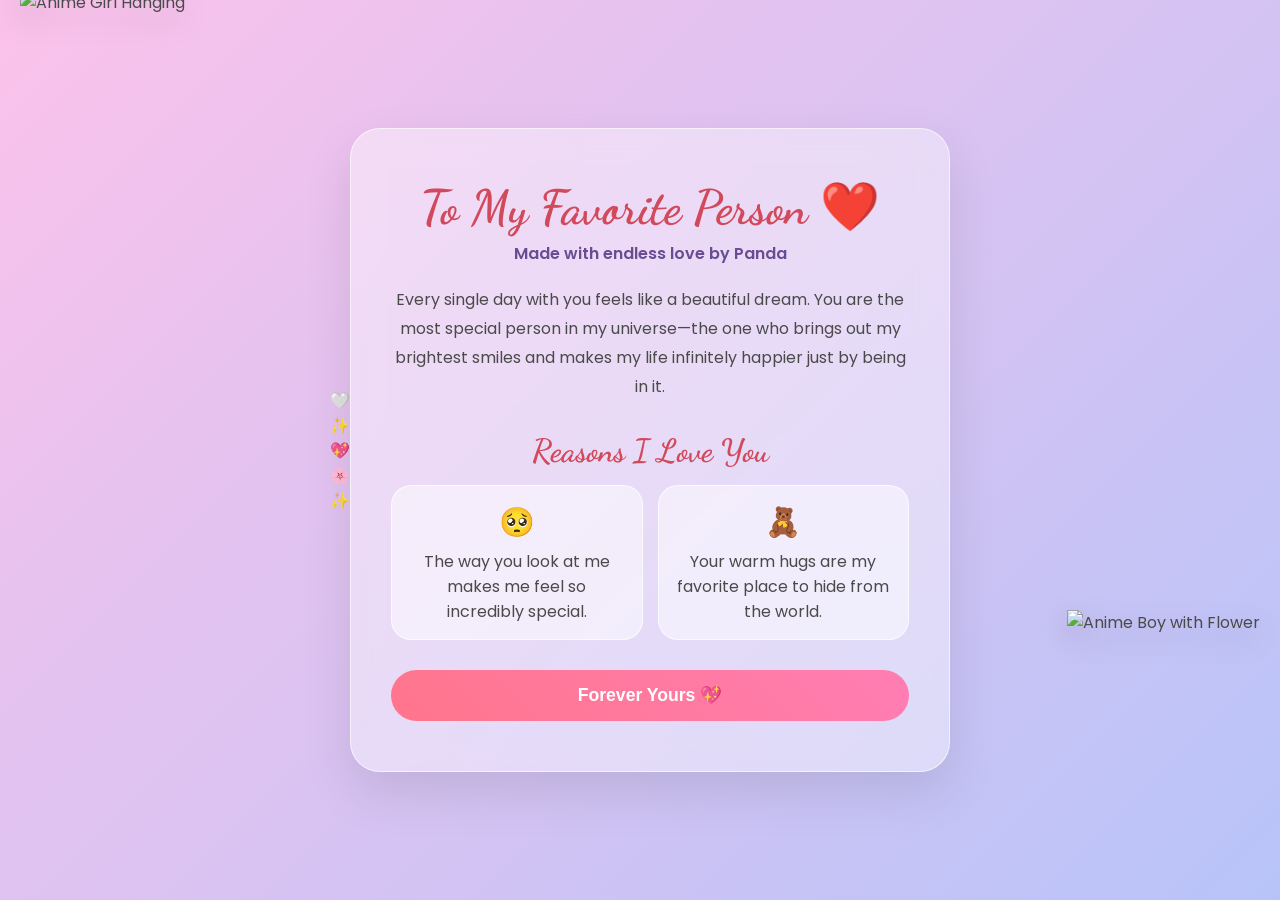
==== commit 1f271bba: "update" ====
--- a/index.html
+++ b/index.html
@@ -11,6 +11,10 @@
 </head>
 <body>
 
+    <img src="anime-girl.png" alt="Anime Girl Hanging" class="anime-girl">
+    
+    <img src="anime-boy.png" alt="Anime Boy with Flower" class="anime-boy">
+
     <div class="bg-animation">
         <div class="floating-heart h1">🤍</div>
         <div class="floating-heart h2">✨</div>
@@ -20,35 +24,26 @@
     </div>
 
     <div class="glass-card">
-        
         <h1 class="romantic-heading">To My Favorite Person <span class="heartbeat">❤️</span></h1>
         <div class="subtitle">
-            Made with endless love by Panda <span class="animated-panda">🐼</span>
+            Made with endless love by Panda
         </div>
 
         <p class="love-message">
-            Every single day with you feels like a beautiful dream. You are the most special person in my universe—the one who brings out my brightest smiles and makes my life infinitely happier just by being in it. No matter where life takes us, I always want to stay right beside you, holding your hand and making memories together. 
+            Every single day with you feels like a beautiful dream. You are the most special person in my universe—the one who brings out my brightest smiles and makes my life infinitely happier just by being in it. 
         </p>
 
         <h2 class="section-title">Reasons I Love You</h2>
         <div class="reasons-grid">
             <div class="reason-card">
                 <div class="reason-icon">🥺</div>
-                <p>The way you look at me makes me feel like the luckiest girl in the world.</p>
+                <p>The way you look at me makes me feel so incredibly special.</p>
             </div>
             <div class="reason-card">
                 <div class="reason-icon">🧸</div>
                 <p>Your warm hugs are my favorite place to hide from the world.</p>
             </div>
-            <div class="reason-card">
-                <div class="reason-icon">✨</div>
-                <p>You have the kindest, most beautiful soul I have ever known.</p>
-            </div>
         </div>
-
-        <p class="quote">
-            "In all the world, there is no heart for me like yours. <br>In all the world, there is no love for you like mine."
-        </p>
 
         <div class="btn-container">
             <button class="glowing-btn">
@@ -56,7 +51,6 @@
                 <span class="hidden-text">You are my safest place ❤️</span>
             </button>
         </div>
-
     </div>
 
     <script src="script.js"></script>
--- a/style.css
+++ b/style.css
@@ -1,9 +1,7 @@
-/* BASE STYLES & ANIMATED BACKGROUND */
-* {
-    margin: 0;
-    padding: 0;
-    box-sizing: border-box;
-}
+/* =========================================
+   BASE STYLES & BACKGROUND
+   ========================================= */
+* { margin: 0; padding: 0; box-sizing: border-box; }
 
 body {
     font-family: 'Poppins', sans-serif;
@@ -11,7 +9,7 @@
     display: flex;
     justify-content: center;
     align-items: center;
-    overflow-x: hidden;
+    overflow: hidden;
     background: linear-gradient(-45deg, #ff9a9e, #fecfef, #a1c4fd, #fbc2eb);
     background-size: 400% 400%;
     animation: gradientBG 15s ease infinite;
@@ -25,41 +23,46 @@
     100% { background-position: 0% 50%; }
 }
 
-/* FLOATING HEARTS & SPARKLES ANIMATION */
-.bg-animation {
+/* =========================================
+   ANIME CHARACTER POSITIONING & ANIMATION
+   ========================================= */
+
+/* The Anime Girl (Top Left Corner - Swinging) */
+.anime-girl {
     position: fixed;
-    top: 0;
-    left: 0;
-    width: 100%;
-    height: 100%;
-    pointer-events: none;
-    z-index: 0;
-    overflow: hidden;
+    top: -10px; /* Pushed slightly up so it looks like she's hanging */
+    left: 20px;
+    height: 250px; /* Adjust this size if your image is too big/small */
+    transform-origin: top center; /* Makes her swing from the top, not the middle */
+    animation: swing 4s ease-in-out infinite alternate;
+    z-index: 50;
+    filter: drop-shadow(0px 10px 15px rgba(0,0,0,0.2)); /* Soft shadow */
 }
 
-.floating-heart {
-    position: absolute;
-    bottom: -100px;
-    font-size: 24px;
-    opacity: 0.5;
-    animation: floatUp 10s linear infinite;
+@keyframes swing {
+    0% { transform: rotate(10deg); }
+    100% { transform: rotate(-10deg); }
 }
 
-@keyframes floatUp {
-    0% { transform: translateY(0) rotate(0deg) scale(1); opacity: 0; }
-    10% { opacity: 0.6; }
-    50% { transform: translateY(-50vh) rotate(180deg) scale(1.2); }
-    90% { opacity: 0.6; }
-    100% { transform: translateY(-100vh) rotate(360deg) scale(1); opacity: 0; }
+/* The Anime Boy (Bottom Right Corner) */
+.anime-boy {
+    position: fixed;
+    bottom: -10px; /* Grounded at the bottom */
+    right: 20px;
+    height: 300px; /* Adjust size if needed */
+    z-index: 50;
+    animation: floatBoy 3s ease-in-out infinite alternate;
+    filter: drop-shadow(0px 10px 15px rgba(0,0,0,0.2));
 }
 
-.h1 { left: 10%; animation-duration: 12s; animation-delay: 0s; }
-.h2 { left: 30%; animation-duration: 9s; animation-delay: 2s; font-size: 30px;}
-.h3 { left: 50%; animation-duration: 15s; animation-delay: 4s; }
-.h4 { left: 70%; animation-duration: 11s; animation-delay: 1s; font-size: 20px;}
-.h5 { left: 90%; animation-duration: 14s; animation-delay: 3s; }
+@keyframes floatBoy {
+    0% { transform: translateY(0px); }
+    100% { transform: translateY(-10px); }
+}
 
-/* GLASSMORPHISM MAIN CARD */
+/* =========================================
+   GLASSMORPHISM MAIN CARD
+   ========================================= */
 .glass-card {
     background: rgba(255, 255, 255, 0.4);
     backdrop-filter: blur(15px);
@@ -67,208 +70,114 @@
     border: 1px solid rgba(255, 255, 255, 0.6);
     border-radius: 30px;
     padding: 50px 40px;
-    max-width: 800px;
+    max-width: 600px;
     width: 100%;
     text-align: center;
     box-shadow: 0 20px 50px rgba(0, 0, 0, 0.1);
     position: relative;
     z-index: 10;
-    animation: fadeIn 1.5s ease-out;
 }
 
-@keyframes fadeIn {
-    from { opacity: 0; transform: translateY(20px); }
-    to { opacity: 1; transform: translateY(0); }
-}
-
-/* TYPOGRAPHY & HEADER */
 .romantic-heading {
     font-family: 'Dancing Script', cursive;
-    font-size: 3.5rem;
+    font-size: 3rem;
     color: #d1495b;
-    margin-bottom: 10px;
-    text-shadow: 2px 2px 10px rgba(209, 73, 91, 0.3);
+    margin-bottom: 5px;
 }
 
 .subtitle {
-    font-size: 1.2rem;
+    font-size: 1rem;
+    color: #6a4c93;
+    margin-bottom: 20px;
     font-weight: 600;
-    color: #6a4c93;
-    margin-bottom: 30px;
-    display: flex;
-    justify-content: center;
-    align-items: center;
-    gap: 10px;
-}
-
-.animated-panda {
-    display: inline-block;
-    font-size: 1.5rem;
-    animation: pandaBounce 2s infinite ease-in-out;
-}
-
-@keyframes pandaBounce {
-    0%, 100% { transform: translateY(0); }
-    50% { transform: translateY(-8px); }
 }
 
 .heartbeat {
     display: inline-block;
     animation: heartbeat 1.5s infinite;
 }
-
 @keyframes heartbeat {
-    0% { transform: scale(1); }
-    14% { transform: scale(1.3); }
-    28% { transform: scale(1); }
-    42% { transform: scale(1.3); }
-    70% { transform: scale(1); }
+    0%, 28%, 70% { transform: scale(1); }
+    14%, 42% { transform: scale(1.3); }
 }
 
-/* HEARTFELT MESSAGE */
 .love-message {
-    font-size: 1.1rem;
+    font-size: 1rem;
     line-height: 1.8;
-    color: #333;
-    margin-bottom: 40px;
-    padding: 0 20px;
+    margin-bottom: 30px;
 }
 
-/* REASONS I LOVE YOU SECTION */
 .section-title {
     font-family: 'Dancing Script', cursive;
-    font-size: 2.5rem;
+    font-size: 2rem;
     color: #d1495b;
-    margin-bottom: 25px;
+    margin-bottom: 15px;
 }
 
 .reasons-grid {
     display: grid;
-    grid-template-columns: repeat(auto-fit, minmax(220px, 1fr));
-    gap: 20px;
-    margin-bottom: 40px;
+    grid-template-columns: 1fr 1fr;
+    gap: 15px;
+    margin-bottom: 30px;
 }
 
 .reason-card {
     background: rgba(255, 255, 255, 0.5);
     border: 1px solid rgba(255, 255, 255, 0.7);
     border-radius: 20px;
-    padding: 25px 20px;
-    font-size: 1rem;
+    padding: 15px;
     transition: all 0.4s ease;
-    box-shadow: 0 10px 20px rgba(0, 0, 0, 0.05);
-    cursor: default;
 }
+.reason-card:hover {
+    transform: translateY(-5px);
+    background: rgba(255, 255, 255, 0.8);
+}
+.reason-icon { font-size: 1.8rem; margin-bottom: 5px; }
 
-.reason-card:hover {
-    transform: translateY(-10px);
-    background: rgba(255, 255, 255, 0.8);
-    box-shadow: 0 15px 30px rgba(255, 105, 135, 0.3);
-    border-color: #ff9a9e;
-}
-
-.reason-icon {
-    font-size: 2rem;
-    margin-bottom: 10px;
-}
-
-/* FOOTER QUOTE & GLOWING BUTTON */
-.quote {
-    font-style: italic;
-    font-size: 1.1rem;
-    color: #555;
-    margin-bottom: 30px;
-}
-
-.btn-container {
-    display: inline-block;
-    position: relative;
-}
-
+/* =========================================
+   GLOWING BUTTON
+   ========================================= */
 .glowing-btn {
-    background: linear-gradient(45deg, #ff758c 0%, #ff7eb3 100%);
+    background: linear-gradient(45deg, #ff758c, #ff7eb3);
     color: white;
     border: none;
     padding: 15px 40px;
-    font-size: 1.2rem;
+    font-size: 1.1rem;
     font-weight: 600;
     border-radius: 50px;
     cursor: pointer;
+    transition: all 0.4s ease;
+    width: 100%;
     position: relative;
     overflow: hidden;
-    transition: all 0.4s ease;
-    box-shadow: 0 10px 25px rgba(255, 117, 140, 0.5);
-    font-family: 'Poppins', sans-serif;
-    min-width: 280px;
 }
-
-.glowing-btn::before {
-    content: '';
-    position: absolute;
-    top: -2px; left: -2px; right: -2px; bottom: -2px;
-    z-index: -1;
-    background: linear-gradient(45deg, #ff758c, #ff7eb3, #a1c4fd, #ff9a9e);
-    background-size: 400%;
-    border-radius: 50px;
-    animation: glowing 20s linear infinite;
-    opacity: 0;
-    transition: opacity 0.3s ease-in-out;
-}
-
-.glowing-btn:hover {
-    transform: scale(1.05);
-    box-shadow: 0 15px 35px rgba(255, 117, 140, 0.7);
-}
-
-.glowing-btn:hover::before {
-    opacity: 1;
-}
+.glowing-btn:hover { transform: scale(1.05); }
 
 .btn-text, .hidden-text {
     transition: all 0.4s ease;
     display: inline-block;
     width: 100%;
 }
-
 .hidden-text {
     position: absolute;
-    top: 50%;
-    left: 50%;
+    top: 50%; left: 50%;
     transform: translate(-50%, -50%) scale(0.5);
     opacity: 0;
-    white-space: nowrap;
 }
+.glowing-btn:hover .btn-text { opacity: 0; transform: scale(0.5); }
+.glowing-btn:hover .hidden-text { opacity: 1; transform: translate(-50%, -50%) scale(1); }
 
-.glowing-btn:hover .btn-text {
-    opacity: 0;
-    transform: scale(0.5);
-}
-
-.glowing-btn:hover .hidden-text {
-    opacity: 1;
-    transform: translate(-50%, -50%) scale(1);
-}
-
-/* JAVASCRIPT CLICK EFFECT ANIMATION */
+/* =========================================
+   JAVASCRIPT CLICK EFFECT
+   ========================================= */
 @keyframes popHeart {
     0% { transform: scale(0.5) translateY(0); opacity: 1; }
     100% { transform: scale(1.5) translateY(-50px); opacity: 0; }
 }
-
 .click-heart-anim {
     position: absolute;
     pointer-events: none;
     font-size: 24px;
     animation: popHeart 1s ease-out forwards;
     z-index: 9999;
-}
-
-/* RESPONSIVE DESIGN */
-@media (max-width: 768px) {
-    .glass-card { padding: 40px 20px; }
-    .romantic-heading { font-size: 2.8rem; }
-    .subtitle { font-size: 1rem; }
-    .love-message { font-size: 1rem; padding: 0 10px; }
-    .section-title { font-size: 2rem; }
-    .reasons-grid { grid-template-columns: 1fr; }
 }
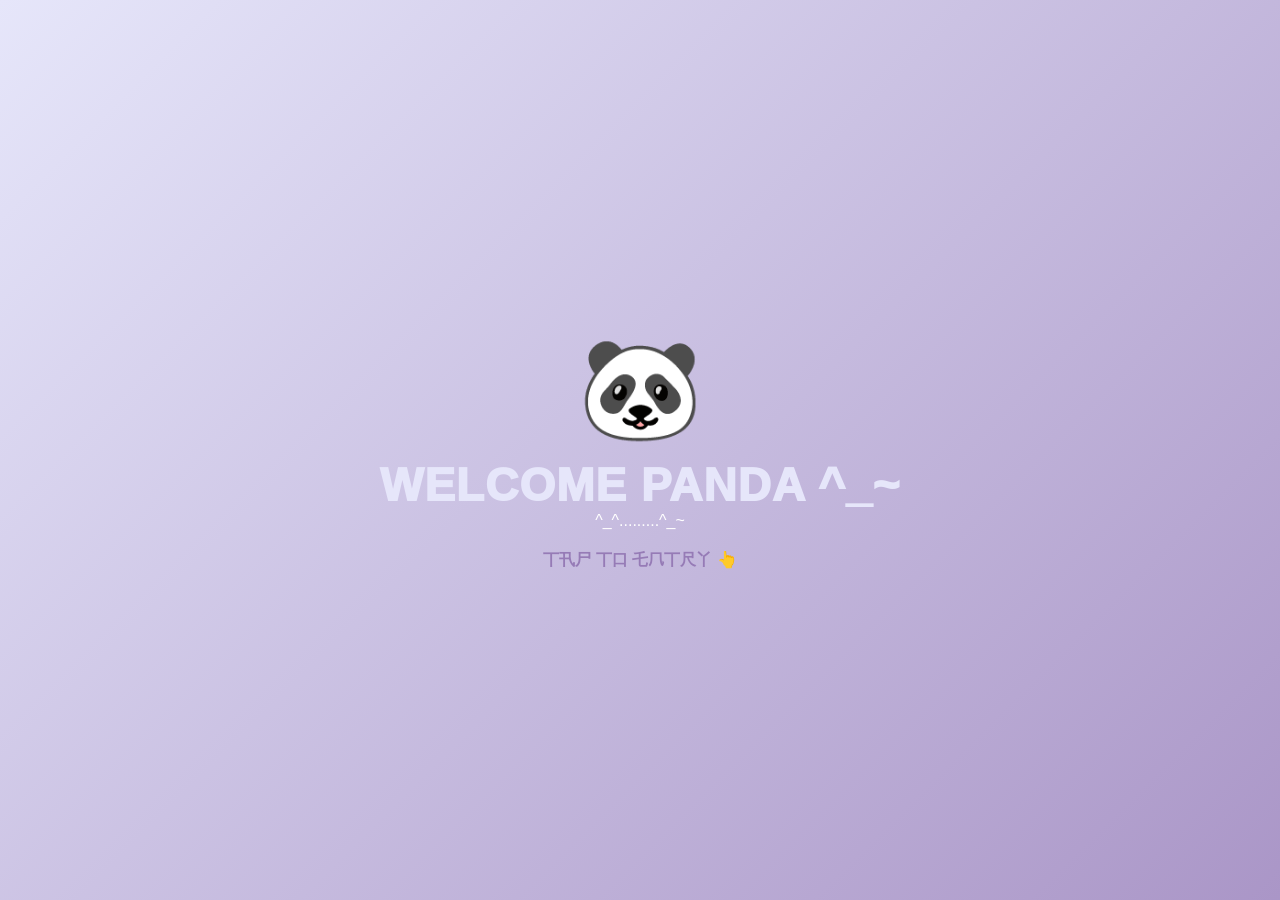
==== commit 107d5773: "update" ====
--- a/index.html
+++ b/index.html
@@ -3,56 +3,276 @@
 <head>
     <meta charset="UTF-8">
     <meta name="viewport" content="width=device-width, initial-scale=1.0">
-    <title>To My Favorite Person ❤️</title>
-    
-    <link href="https://fonts.googleapis.com/css2?family=Dancing+Script:wght@700&family=Poppins:wght@300;400;600&display=swap" rel="stylesheet">
-    
+    <title>Panda Vault Elite</title>
+
     <link rel="stylesheet" href="style.css">
 </head>
+
 <body>
 
-    <img src="anime-girl.png" alt="Anime Girl Hanging" class="anime-girl">
-    
-    <img src="anime-boy.png" alt="Anime Boy with Flower" class="anime-boy">
-
-    <div class="bg-animation">
-        <div class="floating-heart h1">🤍</div>
-        <div class="floating-heart h2">✨</div>
-        <div class="floating-heart h3">💖</div>
-        <div class="floating-heart h4">🌸</div>
-        <div class="floating-heart h5">✨</div>
-    </div>
-
-    <div class="glass-card">
-        <h1 class="romantic-heading">To My Favorite Person <span class="heartbeat">❤️</span></h1>
-        <div class="subtitle">
-            Made with endless love by Panda
-        </div>
-
-        <p class="love-message">
-            Every single day with you feels like a beautiful dream. You are the most special person in my universe—the one who brings out my brightest smiles and makes my life infinitely happier just by being in it. 
+    <!-- Background -->
+    <div id="main-bg-container"></div>
+
+    <!-- Welcome Screen -->
+    <div id="welcome-screen" class="animated-overlay" onclick="proceedToLock()">
+
+        <div class="panda-anim">🐼</div>
+
+        <div class="welcome-text">
+            WELCOME PANDA ^_~
+        </div>
+
+        <div class="subtext">
+            ^_^.........^_~
+        </div>
+
+        <p class="tap-hint">
+            丅卂尸 丅口 乇𠘨丅尺丫 👆
         </p>
 
-        <h2 class="section-title">Reasons I Love You</h2>
-        <div class="reasons-grid">
-            <div class="reason-card">
-                <div class="reason-icon">🥺</div>
-                <p>The way you look at me makes me feel so incredibly special.</p>
-            </div>
-            <div class="reason-card">
-                <div class="reason-icon">🧸</div>
-                <p>Your warm hugs are my favorite place to hide from the world.</p>
-            </div>
-        </div>
-
-        <div class="btn-container">
-            <button class="glowing-btn">
-                <span class="btn-text">Forever Yours 💖</span>
-                <span class="hidden-text">You are my safest place ❤️</span>
+    </div>
+
+    <!-- Lock Screen -->
+    <div id="lock-screen" class="animated-overlay">
+
+        <div id="bg-structures"></div>
+
+        <div class="lock-widget">
+
+            <h2>→»» ̵̶̱͉̳̠͢૮σ∂ε ρℓεαรε ««←</h2>
+
+            <p>ᴵ ᵂᴬᴺᵀ ᵀᴼ ᴷᴺᴼᵂ ᵂᴴᴼ ᵁ ᴿ</p>
+
+            <input 
+                type="password" 
+                id="passcode" 
+                placeholder="••••"
+            />
+
+            <button 
+                class="unlock-btn" 
+                onclick="checkPass()"
+            >
+                𝔼ℕ𝕋𝔼ℝ 𝕋𝕆 𝔾𝕆 𝕀ℕ
             </button>
-        </div>
-    </div>
-
+
+            <p id="error-msg">
+                Oh Ohh! O_O Who Are you?(►__◄)
+            </p>
+
+        </div>
+
+    </div>
+
+    <!-- MAIN DASHBOARD -->
+    <div id="main-dashboard">
+
+        <h1 class="shimmer-title">
+            █▓▒▒░░░ STUDY MATERIAL ░░░▒▒▓█
+        </h1>
+
+        <p class="subtitle">
+            Locked & Secured Hub
+        </p>
+
+        <!-- NEET Widget -->
+        <div class="glass-widget">
+
+            <h3>🧬 NEET Target: MBBS</h3>
+
+            <p>
+                Access your primary study targets, Biology active recall modules,
+                and daily mock tests.
+            </p>
+
+            <div class="resource-links">
+
+                <a href="#" class="resource-btn">
+                    📘 NCERT Biology Notes
+                </a>
+
+                <a href="#" class="resource-btn">
+                    📝 Daily Mock Test Link
+                </a>
+
+            </div>
+
+        </div>
+
+        <!-- VTU Widget -->
+        <div class="glass-widget">
+
+            <h3>💻 VTU CSE Prep</h3>
+
+            <p>
+                Python lab programs, Engineering Math notes,
+                and the 36 LPA placement roadmap.
+            </p>
+
+            <div class="resource-links">
+
+                <a href="#" class="resource-btn">
+                    🐍 Python Lab Repository
+                </a>
+
+                <a href="#" class="resource-btn">
+                    📐 Eng. Math Formulas
+                </a>
+                <a href="#" class="resource-btn">
+                    🚀 Placement Roadmap
+                </a>
+                <a href="diagram.html" class="resource-btn">
+                🖼️ View NEET Diagrams
+                </a>
+            
+            
+            </div>
+
+        </div>
+      
+        <!-- INTERACTIVE HUMAN BODY -->
+        <div id="neet-diagram-container">
+
+            <h1 class="diagram-title">
+            █▓▒▒░░░Interactive Human Body░░░▒▒▓█
+            </h1>
+
+            <div class="human-body">
+
+                <!-- Brain -->
+                <button 
+                    class="part"
+                    style="top:10%; left:50%;"
+                    onclick="showInfo(
+                        'Brain',
+                        'Controls memory, thinking, movement and coordination.'
+                    )"
+                >
+                         🧠
+                </button>
+
+                <!-- Eyes -->
+                <button 
+                    class="part"
+                    style="top:18%; left:50%;"
+                    onclick="showInfo(
+                        'Eyes',
+                        'Eyes help vision. Retina contains rods and cones.'
+                    )"
+                >
+                         👀
+                </button>
+
+                <!-- Heart -->
+                <button 
+                    class="part"
+                    style="top:32%; left:50%;"
+                    onclick="showInfo(
+                        'Heart',
+                        'Human heart has four chambers and pumps blood.'
+                    )"
+                >
+                         ❤️
+                </button>
+
+                <!-- Lungs -->
+                <button 
+                    class="part"
+                    style="top:28%; left:40%;"
+                    onclick="showInfo(
+                        'Lungs',
+                        'Responsible for oxygen and carbon dioxide exchange.'
+                    )"
+                >
+                         🫁
+                </button>
+
+                <!-- Liver -->
+                <button 
+                    class="part"
+                    style="top:42%; left:60%;"
+                    onclick="showInfo(
+                        'Liver',
+                        'Largest gland in the body. Produces bile.'
+                    )"
+                >
+                         🟤
+                </button>
+
+                <!-- Stomach -->
+                <button 
+                    class="part"
+                    style="top:48%; left:50%;"
+                    onclick="showInfo(
+                        'Stomach',
+                        'Breaks down food using acid and enzymes.'
+                    )"
+                >
+                         🍽️
+                </button>
+
+                <!-- Kidney -->
+                <button 
+                    class="part"
+                    style="top:58%; left:45%;"
+                    onclick="showInfo(
+                        'Kidneys',
+                        'Filters blood and forms urine.'
+                    )"
+                >
+                         🫘
+                </button>
+
+                <!-- Bones -->
+                <button 
+                    class="part"
+                    style="top:75%; left:50%;"
+                    onclick="showInfo(
+                        'Bones',
+                        'Provide support and structure to the body.'
+                    )"
+                >
+                         🦴
+                </button>
+
+            </div>
+
+            <!-- Explanation Box -->
+            <div id="info-box">
+                Click any organ to view explanation.
+            </div>
+
+        </div>
+
+    </div>
+
+    <!-- Bottom Navigation -->
+    <div class="iphone-bar">
+
+        <div class="tab">
+            <div class="tab-icon">🧬</div>
+            NEET
+        </div>
+
+        <div class="tab">
+            <div class="tab-icon">📚</div>
+            Notes
+        </div>
+
+        <div class="tab">
+            <div class="tab-icon">🏠</div>
+            Home
+        </div>
+
+        <div class="tab">
+            <div class="tab-icon">💻</div>
+            CSE
+        </div>
+
+    </div>
+
+    <!-- JavaScript -->
     <script src="script.js"></script>
+
 </body>
 </html>
--- a/style.css
+++ b/style.css
@@ -1,183 +1,478 @@
+
+* {
+    margin: 0;
+    padding: 0;
+    box-sizing: border-box;
+}
+
+body, html {
+    height: 100%;
+    overflow-x: hidden; /* Prevent scrolling before unlock */
+    font-family: 'Segoe UI', Roboto, sans-serif;
+    background: #000; /* Fallback color */
+    color: #fff;
+}
+
+/* This is the main background image that covers the whole screen */
+#main-bg-container {
+    position: fixed;
+    top: 0;
+    left: 0;
+    width: 100%;
+    height: 100%;
+    /* Make sure 'bg.jpg' is in the same folder as this HTML file */
+    background: url('bg.jpg') center/cover no-repeat;
+    z-index: 1; /* Lowest layer */
+    transition: filter 1s ease; /* For smooth transitions */
+}
+
 /* =========================================
-   BASE STYLES & BACKGROUND
+   2. ANIMATED SPLASH/LOCK LAYERS
    ========================================= */
-* { margin: 0; padding: 0; box-sizing: border-box; }
-
-body {
-    font-family: 'Poppins', sans-serif;
-    min-height: 100vh;
-    display: flex;
-    justify-content: center;
-    align-items: center;
-    overflow: hidden;
-    background: linear-gradient(-45deg, #ff9a9e, #fecfef, #a1c4fd, #fbc2eb);
-    background-size: 400% 400%;
-    animation: gradientBG 15s ease infinite;
-    padding: 20px;
-    color: #4a4a4a;
-}
-
-@keyframes gradientBG {
+@keyframes gradientMove {
     0% { background-position: 0% 50%; }
     50% { background-position: 100% 50%; }
     100% { background-position: 0% 50%; }
 }
 
+/* Shared animated gradient overlay for splash/lock screens */
+.animated-overlay {
+    background: linear-gradient(-45deg, #000000, #1a1a2e, #967bb6, #e6e6fa);
+    background-size: 400% 400%;
+    animation: gradientMove 12s ease infinite;
+    display: flex;
+    flex-direction: column;
+    justify-content: center;
+    align-items: center;
+    z-index: 6000; /* Highest priority */
+    transition: transform 1s cubic-bezier(0.85, 0, 0.15, 1);
+    position: fixed;
+    top: 0;
+    left: 0;
+    width: 100%;
+    height: 100%;
+    cursor: pointer;
+}
+
+/* --- STAGE 1: FRONT SPLASH SCREEN --- */
+#welcome-screen {
+    z-index: 6000;
+}
+
+.panda-anim { font-size: 100px; animation: pandaFloat 3s ease-in-out infinite; }
+@keyframes pandaFloat {
+    0%, 100% { transform: translateY(0); }
+    50% { transform: translateY(-30px); }
+}
+.welcome-text { color: #e6e6fa; font-size: 46px; font-weight: 1000; margin-top: 10px; letter-spacing: 1px; text-align: center;}
+.tap-hint { color: #967bb6; margin-top: 20px; font-weight: bold; }
+
+/* --- STAGE 2: SECURE LOCK SCREEN --- */
+#lock-screen {
+    z-index: 5000; /* Just below splash */
+    cursor: default;
+}
+
+/* Floating background symbols (The "Cyber Rain" effect) */
+#bg-structures { position: absolute; width: 100%; height: 100%; pointer-events: none; }
+.floating-icon { position: absolute; color: rgba(230, 230, 250, 0.25); font-family: monospace; animation: drift linear infinite; }
+
+@keyframes drift {
+    from { transform: translateY(110vh) rotate(0deg); }
+    to { transform: translateY(-15vh) rotate(360deg); }
+}
+
+/* Sleek input box style */
+.lock-widget {
+    background: rgba(255, 255, 255, 0.1); 
+    border: 1px solid rgba(255, 255, 255, 0.2); 
+    border-radius: 25px; 
+    width: 85%; 
+    max-width: 340px;
+    box-shadow: 0 10px 40px rgba(0,0,0,0.4);
+    position: relative; 
+    z-index: 10; 
+    padding: 40px; 
+    text-align: center;
+}
+
+.lock-widget h2 { color: white; margin: 0 0 10px 0;}
+.lock-widget p { color: #e6e6fa; font-size: 14px; margin-bottom: 20px;}
+
+input[type="password"] { 
+    width: 100%; padding: 16px; margin-bottom: 20px; border-radius: 12px; border: none; 
+    text-align: center; font-size: 20px; background: #e6e6fa; color: #1a1a2e; outline: none; box-sizing: border-box;
+}
+.unlock-btn { 
+    background: linear-gradient(90deg, #ff4b82, #967bb6); color: white; border: none; 
+    padding: 16px; border-radius: 12px; width: 100%; font-weight: bold; cursor: pointer;
+}
+#error-msg { color: #ff6b6b; display: none; margin-top: 15px; font-weight: bold; }
+
 /* =========================================
-   ANIME CHARACTER POSITIONING & ANIMATION
+   3. MAIN DASHBOARD & UNLOCKED VIEW
    ========================================= */
-
-/* The Anime Girl (Top Left Corner - Swinging) */
-.anime-girl {
+#main-dashboard {
+    padding: 40px 20px 120px 20px; /* space for bar */
+    display: none; /* Hidden by default */
+    flex-direction: column;
+    align-items: center;
+    position: fixed; /* Fix it above the main bg image */
+    top: 0;
+    left: 0;
+    width: 100%;
+    height: 100%;
+    z-index: 10; /* Dashboard content layer */
+    overflow-y: auto; /* Allow scrolling once unlocked */
+    opacity: 0;
+    transition: opacity 1s ease;
+}
+
+#main-dashboard h1 { 
+    color: white; 
+    font-size: 32px; 
+    margin-top: 20px; 
+    text-shadow: 0 2px 10px rgb(255, 167, 203);
+    text-align: center;
+    font-weight: 800;
+}
+
+#main-dashboard .subtitle {
+    color: #e6e6fa;
+    opacity: 0.8;
+    margin-bottom: 40px;
+    text-align: center;
+}
+.glass-widget { 
+    background: rgb(137, 143, 255); 
+    backdrop-filter: blur(12px); -webkit-backdrop-filter: blur(12px);
+    border: 1px solid rgba(100, 255, 218, 0.2); 
+    border-radius: 20px; padding: 25px; 
+    border-left: 6px solid #64ffda; 
+    margin-bottom: 25px; width: 95%; max-width: 420px; color: white;
+    box-shadow: 0 8px 32px 0 rgba(0, 0, 0, 0.5);
+    position: relative; overflow: hidden;
+    /* 1. Add a smooth transition timer */
+    transition: transform 0.3s ease, box-shadow 0.3s ease; 
+}
+
+/* 2. Add the Hover Effect */
+.glass-widget:hover {
+    /* Zooms the widget slightly towards the screen */
+    transform: scale(1.05); 
+    /* Makes the shadow darker and wider so it looks like it's floating higher */
+    box-shadow: 0 15px 45px rgba(0, 0, 0, 0.8); 
+    /* Optional: Make the border glow a bit more when hovered */
+    border: 1px solid rgba(100, 255, 218, 0.5);
+}
+
+.glass-widget h3 { margin-top: 0; color: #8989ff; margin-bottom: 8px;}
+.glass-widget p { opacity: 0.9; font-size: 14px;}
+
+/* --- THE BOTTOM NAVIGATION TAB BAR --- */
+.iphone-bar { 
+    position: fixed; 
+    bottom: 0; 
+    width: 100%; 
+    height: 85px; 
+    background: rgba(196, 131, 240, 0.85); 
+    backdrop-filter: blur(20px); 
+    -webkit-backdrop-filter: blur(20px);
+    display: none; /* Hidden by default */
+    justify-content: space-around; 
+    align-items: center; 
+    z-index: 400; /* Behind splash and lock */
+    border-top: 1px solid rgb(0, 255, 251); 
+    padding-bottom: 20px; /* space for bar */
+}
+
+.tab { color: #000000; font-size: 13px; font-weight: 600; cursor: pointer; text-align: center; }
+.tab-icon { font-size: 24px; margin-bottom: 2px;}
+
+/* Animation trigger for blurring main bg */
+#main-bg-container {
     position: fixed;
-    top: -10px; /* Pushed slightly up so it looks like she's hanging */
-    left: 20px;
-    height: 250px; /* Adjust this size if your image is too big/small */
-    transform-origin: top center; /* Makes her swing from the top, not the middle */
-    animation: swing 4s ease-in-out infinite alternate;
-    z-index: 50;
-    filter: drop-shadow(0px 10px 15px rgba(0,0,0,0.2)); /* Soft shadow */
-}
-
-@keyframes swing {
-    0% { transform: rotate(10deg); }
-    100% { transform: rotate(-10deg); }
-}
-
-/* The Anime Boy (Bottom Right Corner) */
-.anime-boy {
-    position: fixed;
-    bottom: -10px; /* Grounded at the bottom */
-    right: 20px;
-    height: 300px; /* Adjust size if needed */
-    z-index: 50;
-    animation: floatBoy 3s ease-in-out infinite alternate;
-    filter: drop-shadow(0px 10px 15px rgba(0,0,0,0.2));
-}
-
-@keyframes floatBoy {
-    0% { transform: translateY(0px); }
-    100% { transform: translateY(-10px); }
-}
-
-/* =========================================
-   GLASSMORPHISM MAIN CARD
-   ========================================= */
-.glass-card {
-    background: rgba(255, 255, 255, 0.4);
-    backdrop-filter: blur(15px);
-    -webkit-backdrop-filter: blur(15px);
-    border: 1px solid rgba(255, 255, 255, 0.6);
-    border-radius: 30px;
-    padding: 50px 40px;
-    max-width: 600px;
+    top: 0;
+    left: 0;
     width: 100%;
-    text-align: center;
-    box-shadow: 0 20px 50px rgba(0, 0, 0, 0.1);
-    position: relative;
-    z-index: 10;
-}
-
-.romantic-heading {
-    font-family: 'Dancing Script', cursive;
-    font-size: 3rem;
-    color: #d1495b;
-    margin-bottom: 5px;
-}
-
-.subtitle {
-    font-size: 1rem;
-    color: #6a4c93;
-    margin-bottom: 20px;
-    font-weight: 600;
-}
-
-.heartbeat {
-    display: inline-block;
-    animation: heartbeat 1.5s infinite;
-}
-@keyframes heartbeat {
-    0%, 28%, 70% { transform: scale(1); }
-    14%, 42% { transform: scale(1.3); }
-}
-
-.love-message {
-    font-size: 1rem;
-    line-height: 1.8;
-    margin-bottom: 30px;
-}
-
-.section-title {
-    font-family: 'Dancing Script', cursive;
-    font-size: 2rem;
-    color: #d1495b;
-    margin-bottom: 15px;
-}
-
-.reasons-grid {
-    display: grid;
-    grid-template-columns: 1fr 1fr;
-    gap: 15px;
-    margin-bottom: 30px;
-}
-
-.reason-card {
-    background: rgba(255, 255, 255, 0.5);
-    border: 1px solid rgba(255, 255, 255, 0.7);
-    border-radius: 20px;
-    padding: 15px;
-    transition: all 0.4s ease;
-}
-.reason-card:hover {
-    transform: translateY(-5px);
-    background: rgba(255, 255, 255, 0.8);
-}
-.reason-icon { font-size: 1.8rem; margin-bottom: 5px; }
-
-/* =========================================
-   GLOWING BUTTON
-   ========================================= */
-.glowing-btn {
-    background: linear-gradient(45deg, #ff758c, #ff7eb3);
-    color: white;
-    border: none;
-    padding: 15px 40px;
-    font-size: 1.1rem;
-    font-weight: 600;
-    border-radius: 50px;
-    cursor: pointer;
-    transition: all 0.4s ease;
-    width: 100%;
-    position: relative;
-    overflow: hidden;
-}
-.glowing-btn:hover { transform: scale(1.05); }
-
-.btn-text, .hidden-text {
-    transition: all 0.4s ease;
-    display: inline-block;
-    width: 100%;
-}
-.hidden-text {
-    position: absolute;
-    top: 50%; left: 50%;
-    transform: translate(-50%, -50%) scale(0.5);
-    opacity: 0;
-}
-.glowing-btn:hover .btn-text { opacity: 0; transform: scale(0.5); }
-.glowing-btn:hover .hidden-text { opacity: 1; transform: translate(-50%, -50%) scale(1); }
-
-/* =========================================
-   JAVASCRIPT CLICK EFFECT
-   ========================================= */
-@keyframes popHeart {
-    0% { transform: scale(0.5) translateY(0); opacity: 1; }
-    100% { transform: scale(1.5) translateY(-50px); opacity: 0; }
-}
-.click-heart-anim {
-    position: absolute;
-    pointer-events: none;
-    font-size: 24px;
-    animation: popHeart 1s ease-out forwards;
-    z-index: 9999;
+    height: 100%;
+    z-index: 1;
+    transition: filter 1s ease;
+    /* This tells it to run the color animation in a continuous loop */
+    animation: bgColorChange 20s infinite alternate;
+}
+
+/* This is the engine that changes the color every 5 seconds */
+@keyframes bgColorChange {
+    0%   { background-color: #aeffde; } /* 0s - Dark Blue */
+    25%  { background-color: hsl(334, 83%, 86%); } /* 5s - Slate Navy */
+    50%  { background-color: #b3bdff; } /* 10s - Midnight Purple */
+    75%  { background-color: #def0a8; } /* 15s - Deep Space */
+    100% { background-color: #eba3ff; } /* 20s - Charcoal Blue */
+    125% { background-color: #ffb3c1; } /* 25s - Cosmic Teal */
+    150% { background-color: #c1e1ff; } /* 30s - Galactic Gray */
+    175% { background-color: #d1a3ff; } /* 35s - Nebula Pink */
+    200% { background-color: #a3d1ff; } /* 40s - Starry Night */   
+    225% { background-color: #ffb3c1; } /* 45s - Cosmic Teal */
+    250% { background-color: #c1e1ff; } /* 50s - Galactic Gray */
+}
+
+/* =====================================
+   HUMAN BODY GLASS WIDGET STYLE
+===================================== */
+
+#neet-diagram-container{
+    width:95%;
+    max-width:420px;
+    margin-top:25px;
+
+    background: rgba(127, 134, 243, 0.777);
+
+    backdrop-filter: blur(12px);
+    -webkit-backdrop-filter: blur(12px);
+
+    border: 1px solid rgba(100, 255, 218, 0.2);
+
+    border-left: 6px solid #64ffda;
+
+    border-radius:20px;
+
+    padding:25px;
+
+    color:white;
+
+    box-shadow: 0 8px 32px 0 rgba(0, 0, 0, 0.5);
+
+    transition:0.3s ease;
+}
+
+#neet-diagram-container:hover{
+
+    transform:scale(1.03);
+
+    box-shadow:0 15px 45px rgba(0,0,0,0.8);
+}
+
+.diagram-title{
+
+    text-align:center;
+
+    margin-bottom:20px;
+
+    color:#5555f9;
+
+    font-size:28px;
+
+    font-weight:800;
+    white-space: nowrap;
+
+    text-align:center;
+}
+
+
+.human-body{
+
+    position:relative;
+
+    width:260px;
+    height:580px;
+
+    margin:auto;
+
+    border-radius:150px;
+
+    background:rgba(255,255,255,0.08);
+
+    border:2px solid rgba(255,255,255,0.2);
+}
+
+.part{
+
+    position:absolute;
+
+    transform:translate(-50%,-50%);
+
+    border:none;
+
+    border-radius:50%;
+
+    width:52px;
+    height:52px;
+
+    font-size:24px;
+
+    cursor:pointer;
+
+    background:white;
+
+    transition:0.3s ease;
+}
+
+.part:hover{
+
+    transform:translate(-50%,-50%) scale(1.15);
+}
+
+#info-box{
+
+    margin-top:20px;
+
+    background:rgba(255,255,255,0.15);
+
+    border-radius:20px;
+
+    padding:20px;
+
+    color:white;
+
+    text-align:center;
+
+    line-height:1.6;
+}
+
+#info-box h2{
+
+    margin-bottom:10px;
+
+    color:#64ffda;
+}
+
+/* CENTER THE DIAGRAM */
+
+#neet-diagram-container{
+
+    margin-left:auto;
+    margin-right:auto;
+
+    display:flex;
+    flex-direction:column;
+    align-items:center;
+    justify-content:center;
+}
+
+/* KEEP BODY PERFECTLY CENTERED */
+
+.human-body{
+
+    margin:middle;
+}
+
+/* INFO BOX CENTER */
+
+#info-box{
+
+    margin-left:auto;
+    margin-right:auto;
+}
+
+/* REMOVE GLASS FROM CONTAINER */
+
+#neet-diagram-container{
+
+    background:none !important;
+    border:none !important;
+    box-shadow:none !important;
+    backdrop-filter:none !important;
+    color:rgb(104, 129, 255) !important;
+}
+
+/* HUMAN BODY */
+
+.human-body{
+
+    position:relative;
+
+    width:260px;
+    height:580px;
+
+    margin:auto;
+
+    border-radius:150px;
+
+    background:rgb(231, 167, 243);
+
+    border:2px solid rgb(142, 166, 252);
+}
+
+/* GLASS EFFECT ONLY FOR INDICATORS */
+
+.part{
+
+    position:absolute;
+
+    transform:translate(-50%,-50%);
+
+    width:55px;
+    height:55px;
+
+    border:none;
+
+    border-radius:50%;
+
+    font-size:24px;
+
+    cursor:pointer;
+
+    background:rgba(107, 255, 139, 0.971);
+
+    backdrop-filter:blur(12px);
+    -webkit-backdrop-filter:blur(12px);
+
+    border:1px solid rgba(88, 91, 255, 0.959);
+
+    box-shadow:
+    0 8px 32px rgba(0,0,0,0.3);
+
+    color:rgb(255, 0, 0);
+
+    transition:0.3s ease;
+}
+
+/* HOVER */
+
+.part:hover{
+
+    transform:
+    translate(-50%,-50%)
+    scale(1.15);
+
+    background:rgb(178, 110, 255);
+}
+html{
+    scroll-behavior:smooth;
+}
+
+/* BACK BUTTON */
+
+.back-btn{
+
+    display:inline-block;
+
+    margin-top:20px;
+    margin-bottom:30px;
+
+    padding:14px 24px;
+
+    border-radius:16px;
+
+    text-decoration:none;
+
+    color:white;
+
+    font-weight:700;
+
+    background:rgba(255,255,255,0.12);
+
+    backdrop-filter:blur(12px);
+
+    border:1px solid rgba(255,255,255,0.2);
+
+    transition:0.3s ease;
+}
+
+.back-btn:hover{
+
+    transform:scale(1.08);
+
+    background:rgba(255,255,255,0.22);
 }
